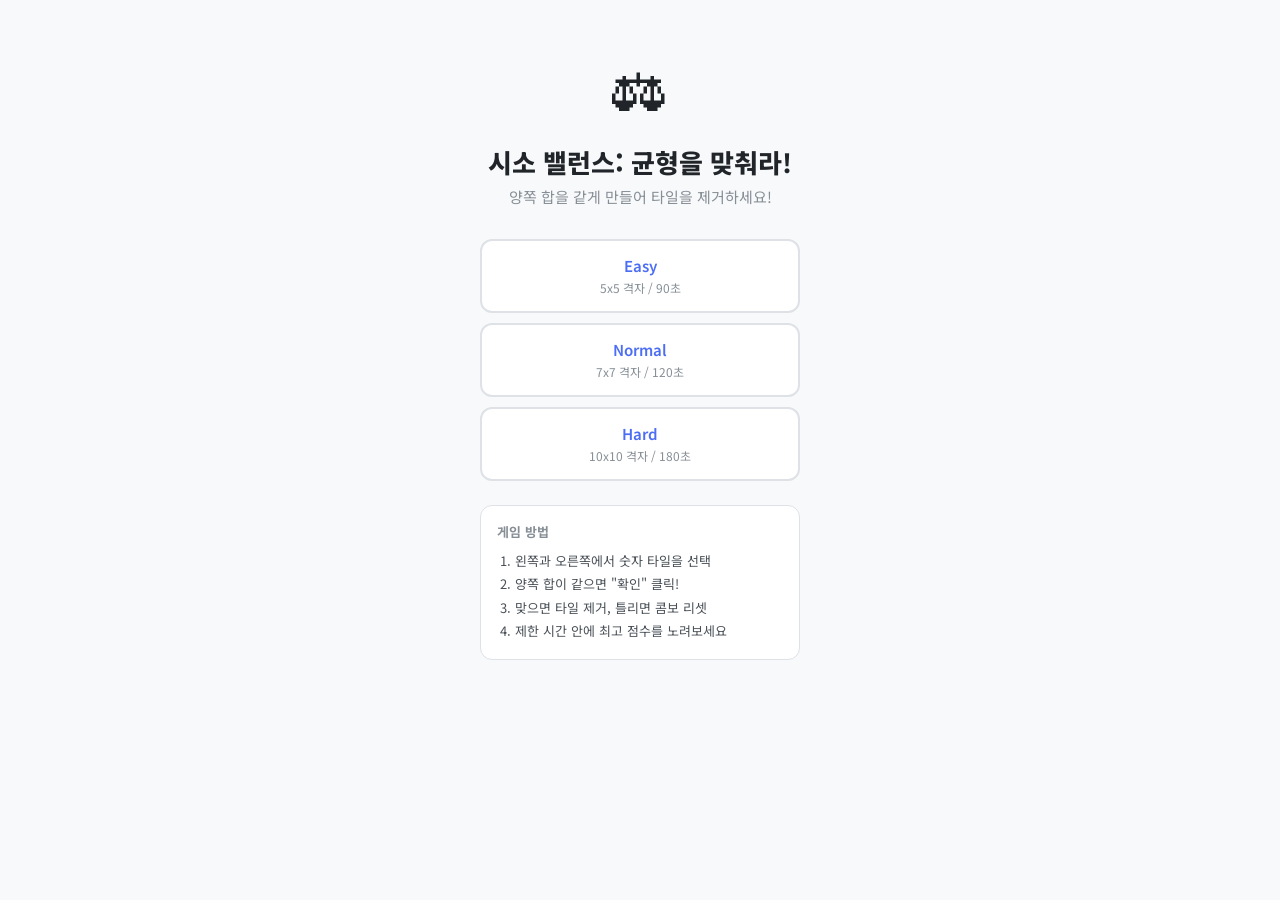
==== seesaw-game/index.html @ ef0df7b0 "Initial release: Math Game Collection Portal page with two games: - Seesaw Balance (시소 밸런스) - Partit" ====
<!DOCTYPE html>
<html lang="ko">
<head>
  <meta charset="UTF-8">
  <meta name="viewport" content="width=device-width, initial-scale=1.0">
  <title>시소 밸런스: 균형을 맞춰라! | Balance Puzzle</title>
  <meta name="description" content="양쪽 숫자의 합을 같게 맞춰라! 균형 감각을 테스트하는 퍼즐 게임">
  <meta property="og:title" content="시소 밸런스: 균형을 맞춰라!">
  <meta property="og:description" content="양쪽 숫자의 합을 같게 맞춰라! 당신의 균형 감각은?">
  <meta property="og:type" content="website">
  <meta property="og:image" content="../og-seesaw.png">
  <link rel="icon" href="../favicon.svg" type="image/svg+xml">
  <link rel="preconnect" href="https://fonts.googleapis.com">
  <link rel="preconnect" href="https://fonts.gstatic.com" crossorigin>
  <link href="https://fonts.googleapis.com/css2?family=Noto+Sans+KR:wght@400;600;700;800;900&display=swap" rel="stylesheet">
  <link rel="stylesheet" href="css/style.css">
</head>
<body>
  <div class="container">

    <!-- Start Screen -->
    <section id="screen-start" class="screen start-screen active">
      <div class="game-icon">&#x2696;</div>
      <h1 class="game-title">시소 밸런스: 균형을 맞춰라!</h1>
      <p class="game-subtitle">양쪽 합을 같게 만들어 타일을 제거하세요!</p>

      <div class="difficulty-buttons">
        <button class="btn-difficulty" data-difficulty="easy">
          <span class="diff-label">Easy</span><br>
          <span class="diff-desc">5x5 격자 / 90초</span>
        </button>
        <button class="btn-difficulty" data-difficulty="normal">
          <span class="diff-label">Normal</span><br>
          <span class="diff-desc">7x7 격자 / 120초</span>
        </button>
        <button class="btn-difficulty" data-difficulty="hard">
          <span class="diff-label">Hard</span><br>
          <span class="diff-desc">10x10 격자 / 180초</span>
        </button>
      </div>

      <div class="how-to-play">
        <h3>게임 방법</h3>
        <ol>
          <li>왼쪽과 오른쪽에서 숫자 타일을 선택</li>
          <li>양쪽 합이 같으면 "확인" 클릭!</li>
          <li>맞으면 타일 제거, 틀리면 콤보 리셋</li>
          <li>제한 시간 안에 최고 점수를 노려보세요</li>
        </ol>
      </div>
    </section>

    <!-- Play Screen -->
    <section id="screen-play" class="screen play-screen">
      <div class="hud">
        <div class="hud-item">
          <span class="hud-label">점수</span>
          <span class="hud-value" id="hud-score">0</span>
        </div>
        <div class="hud-item">
          <span class="hud-label">콤보</span>
          <span class="hud-value" id="hud-combo">x0</span>
        </div>
        <div class="hud-item">
          <span class="hud-label">시간</span>
          <span class="hud-value" id="hud-time">1:00</span>
        </div>
        <div class="hud-item hud-bgm">
          <button class="btn-bgm" id="btn-bgm" title="BGM On/Off">&#x1f50a;</button>
          <input type="range" class="volume-slider" id="volume-slider" min="0" max="100" value="50" title="볼륨">
        </div>
      </div>

      <div class="timer-bar">
        <div class="timer-bar-fill" id="timer-bar-fill"></div>
      </div>

      <div class="game-area">
        <!-- Left Board -->
        <div class="board-section left">
          <div class="board-label">왼쪽</div>
          <div class="tile-grid" id="left-board"></div>
          <div class="board-sum">합: <span id="left-sum">0</span></div>
        </div>

        <!-- Seesaw -->
        <div class="seesaw-section">
          <div class="seesaw-wrap">
            <div class="seesaw-bar" id="seesaw-bar"></div>
            <div class="seesaw-pivot"></div>
          </div>
          <div class="seesaw-indicator" id="seesaw-indicator">숫자를 선택하세요</div>
        </div>

        <!-- Right Board -->
        <div class="board-section right">
          <div class="board-label">오른쪽</div>
          <div class="tile-grid" id="right-board"></div>
          <div class="board-sum">합: <span id="right-sum">0</span></div>
        </div>
      </div>

      <div class="play-actions">
        <button class="btn-action btn-confirm" id="btn-confirm" disabled>선택 확인! <span class="key-hint">[Space]</span></button>
        <button class="btn-action btn-clear-sel" id="btn-clear">선택 초기화</button>
      </div>
      <div class="play-actions play-actions-sub">
        <button class="btn-action btn-sub btn-ingame-retry" id="btn-ingame-retry">재도전</button>
        <button class="btn-action btn-sub btn-ingame-quit" id="btn-ingame-quit">나가기</button>
      </div>
    </section>

    <!-- Result Screen -->
    <section id="screen-result" class="screen result-screen">
      <h2 class="result-title">게임 종료!</h2>

      <div class="result-score-box">
        <div class="result-score-label">최종 점수</div>
        <div class="result-score-value" id="result-score">0</div>
      </div>

      <div class="result-stats">
        <div class="stat">
          <div class="stat-label">제거한 타일</div>
          <div class="stat-value" id="result-clear-rate">0/0</div>
        </div>
        <div class="stat">
          <div class="stat-label">최대 콤보</div>
          <div class="stat-value" id="result-max-combo">x0</div>
        </div>
        <div class="stat">
          <div class="stat-label">매칭 성공</div>
          <div class="stat-value" id="result-match-count">0회</div>
        </div>
        <div class="stat">
          <div class="stat-label">매칭 실패</div>
          <div class="stat-value" id="result-miss-count">0회</div>
        </div>
      </div>

      <div class="result-grade" id="result-grade">S</div>
      <div class="result-message" id="result-message">완벽한 균형 마스터!</div>

      <div class="share-buttons">
        <button class="btn-sns btn-sns-x" id="btn-share-x" title="X (Twitter)">
          <svg width="16" height="16" viewBox="0 0 24 24" fill="currentColor"><path d="M18.244 2.25h3.308l-7.227 8.26 8.502 11.24H16.17l-5.214-6.817L4.99 21.75H1.68l7.73-8.835L1.254 2.25H8.08l4.713 6.231zm-1.161 17.52h1.833L7.084 4.126H5.117z"/></svg>
          X
        </button>
        <button class="btn-sns btn-sns-fb" id="btn-share-fb" title="Facebook">
          <svg width="16" height="16" viewBox="0 0 24 24" fill="currentColor"><path d="M24 12.073c0-6.627-5.373-12-12-12s-12 5.373-12 12c0 5.99 4.388 10.954 10.125 11.854v-8.385H7.078v-3.47h3.047V9.43c0-3.007 1.792-4.669 4.533-4.669 1.312 0 2.686.235 2.686.235v2.953H15.83c-1.491 0-1.956.925-1.956 1.874v2.25h3.328l-.532 3.47h-2.796v8.385C19.612 23.027 24 18.062 24 12.073z"/></svg>
          Facebook
        </button>
        <button class="btn-sns btn-sns-kakao" id="btn-share-kakao" title="KakaoTalk">
          <svg width="16" height="16" viewBox="0 0 24 24" fill="currentColor"><path d="M12 3c-5.523 0-10 3.582-10 8 0 2.834 1.863 5.32 4.664 6.727-.147.528-.535 1.917-.612 2.214-.097.372.136.367.287.267.118-.078 1.89-1.284 2.655-1.808A11.4 11.4 0 0 0 12 19c5.523 0 10-3.582 10-8s-4.477-8-10-8z"/></svg>
          카카오톡
        </button>
        <button class="btn-sns btn-sns-copy" id="btn-share-copy" title="링크 복사">
          <svg width="16" height="16" viewBox="0 0 24 24" fill="none" stroke="currentColor" stroke-width="2"><rect x="9" y="9" width="13" height="13" rx="2"/><path d="M5 15H4a2 2 0 0 1-2-2V4a2 2 0 0 1 2-2h9a2 2 0 0 1 2 2v1"/></svg>
          링크복사
        </button>
        <button class="btn-sns btn-sns-img" id="btn-share" title="이미지 저장">
          <svg width="16" height="16" viewBox="0 0 24 24" fill="none" stroke="currentColor" stroke-width="2"><path d="M21 15v4a2 2 0 0 1-2 2H5a2 2 0 0 1-2-2v-4"/><polyline points="7 10 12 15 17 10"/><line x1="12" y1="15" x2="12" y2="3"/></svg>
          이미지저장
        </button>
      </div>
      <div class="share-toast" id="share-toast"></div>

      <div class="result-actions">
        <button class="btn-result btn-secondary" id="btn-retry">다시 도전</button>
        <button class="btn-result btn-secondary" id="btn-change">다른 난이도</button>
      </div>
    </section>

    <!-- Combo Popup -->
    <div class="combo-popup" id="combo-popup"></div>

  </div>

  <script src="js/timer.js"></script>
  <script src="js/game.js"></script>
  <script src="js/board.js"></script>
  <script src="js/seesaw.js"></script>
  <script src="js/bgm.js"></script>
  <script src="js/share.js"></script>
  <script src="js/main.js"></script>
</body>
</html>
---- seesaw-game/css/style.css ----
:root {
  --bg: #F8F9FA;
  --text: #212529;
  --text-light: #868E96;
  --left-bg: #EDF2FF;
  --left-tile: #4C6EF5;
  --left-tile-dark: #3B5BDB;
  --right-bg: #FFF4E6;
  --right-tile: #FD7E14;
  --right-tile-dark: #E8590C;
  --match-color: #40C057;
  --border: #DEE2E6;
  --radius: 12px;
}

* { margin: 0; padding: 0; box-sizing: border-box; }

body {
  font-family: 'Noto Sans KR', sans-serif;
  background: var(--bg);
  color: var(--text);
  min-height: 100vh;
  display: flex;
  justify-content: center;
  padding: 16px;
}

.container {
  width: 100%;
  max-width: 960px;
}

/* Screen management */
.screen { display: none; animation: fadeIn 0.3s ease; }
.screen.active { display: block; }

@keyframes fadeIn {
  from { opacity: 0; transform: translateY(10px); }
  to { opacity: 1; transform: translateY(0); }
}

/* Start Screen */
.start-screen { text-align: center; padding: 30px 20px; }
.game-icon { font-size: 56px; margin-bottom: 16px; }
.game-title { font-size: 26px; font-weight: 800; margin-bottom: 6px; }
.game-subtitle { font-size: 15px; color: var(--text-light); margin-bottom: 32px; }

.difficulty-buttons {
  display: flex; flex-direction: column; gap: 10px;
  max-width: 320px; margin: 0 auto 24px;
}

.btn-difficulty {
  padding: 14px 20px; border: 2px solid var(--border);
  border-radius: var(--radius); background: #FFF;
  font-size: 15px; font-weight: 600; cursor: pointer;
  transition: all 0.2s; font-family: inherit;
}
.btn-difficulty:hover {
  border-color: var(--left-tile); background: var(--left-bg);
  transform: translateY(-2px); box-shadow: 0 4px 12px rgba(76,110,245,0.15);
}
.btn-difficulty .diff-label { color: var(--left-tile); }
.btn-difficulty .diff-desc { font-size: 12px; color: var(--text-light); font-weight: 400; }

.how-to-play {
  background: #FFF; border: 1px solid var(--border);
  border-radius: var(--radius); padding: 16px; text-align: left;
  max-width: 320px; margin: 0 auto;
}
.how-to-play h3 { font-size: 13px; color: var(--text-light); margin-bottom: 8px; }
.how-to-play ol { font-size: 13px; padding-left: 18px; line-height: 1.8; color: #495057; }

/* Play Screen */
.play-screen { padding: 0; }

.hud {
  display: flex; justify-content: space-between; align-items: center;
  padding: 10px 14px; background: #FFF;
  border-radius: var(--radius) var(--radius) 0 0;
  border: 1px solid var(--border); border-bottom: none;
}
.hud-item { display: flex; flex-direction: column; align-items: center; gap: 1px; }
.hud-label { font-size: 10px; color: var(--text-light); text-transform: uppercase; letter-spacing: 0.5px; }
.hud-value { font-weight: 700; font-size: 16px; }
.time-warning { color: #FA5252; animation: blink 0.5s infinite; }
@keyframes blink { 50% { opacity: 0.5; } }

.timer-bar {
  height: 14px; background: #E9ECEF;
  border-left: 1px solid var(--border); border-right: 1px solid var(--border);
  position: relative;
}
.timer-bar-fill {
  height: 100%; background: linear-gradient(90deg, var(--left-tile), #748FFC);
  transition: width 1s linear;
  border-radius: 0 2px 2px 0;
  box-shadow: 0 0 6px rgba(76,110,245,0.3);
}
.timer-bar-fill.warning {
  background: linear-gradient(90deg, #FA5252, #FF6B6B);
  box-shadow: 0 0 10px rgba(250,82,82,0.5);
  animation: timerPulse 0.8s infinite;
}
@keyframes timerPulse {
  0%, 100% { opacity: 1; }
  50% { opacity: 0.7; }
}

/* BGM Button & Volume */
.hud-bgm {
  flex-direction: row !important; gap: 6px !important; align-items: center !important;
}
.btn-bgm {
  background: none; border: 1px solid var(--border); border-radius: 6px;
  font-size: 18px; cursor: pointer; padding: 4px 8px;
  transition: all 0.15s; line-height: 1;
}
.btn-bgm:hover { background: var(--bg); }
.btn-bgm.muted { opacity: 0.4; }

.volume-slider {
  width: 60px; height: 4px; cursor: pointer;
  accent-color: var(--left-tile);
}

/* Key Hint */
.key-hint {
  font-size: 10px; opacity: 0.6; font-weight: 400;
}

/* Game Area */
.game-area {
  display: flex; align-items: stretch; gap: 0;
  background: #FFF;
  border-left: 1px solid var(--border); border-right: 1px solid var(--border);
  min-height: 200px;
}

.board-section {
  flex: 1; padding: 12px; display: flex; flex-direction: column; align-items: center;
}
.board-section.left { background: var(--left-bg); }
.board-section.right { background: var(--right-bg); }

.board-label {
  font-size: 12px; font-weight: 700; color: var(--text-light);
  margin-bottom: 8px; text-transform: uppercase; letter-spacing: 1px;
}
.board-sum {
  font-size: 20px; font-weight: 800; margin-top: 8px;
}
.board-section.left .board-sum { color: var(--left-tile); }
.board-section.right .board-sum { color: var(--right-tile); }

.tile-grid {
  display: grid; gap: 6px; width: 100%;
}

/* Seesaw section */
.seesaw-section {
  width: 60px; display: flex; flex-direction: column;
  align-items: center; justify-content: center; background: #FFF;
  position: relative;
}

.seesaw-wrap { position: relative; width: 50px; height: 80px; }
.seesaw-bar {
  position: absolute; top: 20px; left: -10px;
  width: 70px; height: 6px; background: #495057;
  border-radius: 3px; transform-origin: center center;
  transition: transform 0.3s ease;
}
.seesaw-bar.balanced { background: var(--match-color); box-shadow: 0 0 10px rgba(64,192,87,0.5); }
.seesaw-pivot {
  position: absolute; bottom: 10px; left: 50%; transform: translateX(-50%);
  width: 0; height: 0;
  border-left: 12px solid transparent; border-right: 12px solid transparent;
  border-bottom: 16px solid #495057;
}

.seesaw-indicator {
  font-size: 10px; color: var(--text-light); text-align: center;
  margin-top: 4px; white-space: nowrap;
}
.seesaw-indicator.balanced { color: var(--match-color); font-weight: 700; }

/* Tiles */
.tile {
  aspect-ratio: 1; display: flex; align-items: center; justify-content: center;
  border-radius: 8px; cursor: pointer; font-weight: 700;
  transition: all 0.15s; user-select: none; position: relative;
  min-width: 0; min-height: 0;
}

.board-section.left .tile {
  background: var(--left-tile); color: #FFF;
  box-shadow: 0 2px 4px rgba(76,110,245,0.3);
}
.board-section.right .tile {
  background: var(--right-tile); color: #FFF;
  box-shadow: 0 2px 4px rgba(253,126,20,0.3);
}

.tile-value { font-size: clamp(11px, 2.5vw, 18px); pointer-events: none; }

.tile.selected {
  transform: scale(1.1);
  box-shadow: 0 0 0 3px #FFF, 0 0 0 5px currentColor;
}
.board-section.left .tile.selected { background: var(--left-tile-dark); }
.board-section.right .tile.selected { background: var(--right-tile-dark); }

.tile.matched {
  animation: tileMatch 0.4s ease forwards;
}

@keyframes tileMatch {
  0% { transform: scale(1.1); opacity: 1; }
  50% { transform: scale(1.3); opacity: 0.8; background: var(--match-color); }
  100% { transform: scale(0); opacity: 0; }
}

.tile.removed {
  visibility: hidden; pointer-events: none;
}

.tile.shake {
  animation: shake 0.3s ease;
}

@keyframes shake {
  0%, 100% { transform: translateX(0); }
  25% { transform: translateX(-6px); }
  75% { transform: translateX(6px); }
}

/* Seesaw animations */
.seesaw-bar.balanced-flash { animation: balancedFlash 0.5s ease; }
@keyframes balancedFlash {
  0%, 100% { box-shadow: 0 0 10px rgba(64,192,87,0.5); }
  50% { box-shadow: 0 0 25px rgba(64,192,87,0.9); }
}

.seesaw-bar.seesaw-shake { animation: seesawShake 0.4s ease; }
@keyframes seesawShake {
  0%, 100% { transform: rotate(0deg); }
  25% { transform: rotate(-8deg); }
  75% { transform: rotate(8deg); }
}

/* Actions */
.play-actions {
  display: flex; gap: 8px; padding: 12px 14px;
  background: #FFF;
  border-radius: 0;
  border: 1px solid var(--border); border-top: none;
}

.btn-action {
  flex: 1; padding: 12px; border-radius: 8px;
  font-size: 14px; font-weight: 600; cursor: pointer;
  transition: all 0.15s; font-family: inherit; border: none;
}
.btn-confirm {
  background: var(--match-color); color: #FFF;
}
.btn-confirm:hover:not(:disabled) { background: #2F9E44; }
.btn-confirm:disabled { opacity: 0.4; cursor: not-allowed; }
.btn-clear-sel {
  background: #FFF; color: var(--text); border: 1px solid var(--border);
}
.btn-clear-sel:hover { background: var(--bg); }

.play-actions-sub {
  border-top: none !important;
  border-radius: 0 0 var(--radius) var(--radius) !important;
  padding-top: 0 !important;
}
.play-actions-sub + .play-actions-sub { display: none; }
.btn-sub {
  background: #FFF; color: var(--text-light); border: 1px solid var(--border);
  font-size: 12px; padding: 8px;
}
.btn-sub:hover { background: var(--bg); color: var(--text); }

/* Combo popup */
.combo-popup {
  position: fixed; top: 50%; left: 50%; transform: translate(-50%, -50%);
  font-size: 48px; font-weight: 900; color: var(--match-color);
  pointer-events: none; opacity: 0; z-index: 100;
  text-shadow: 0 2px 8px rgba(0,0,0,0.15);
}
.combo-popup.show {
  animation: comboAppear 0.8s ease forwards;
}
@keyframes comboAppear {
  0% { opacity: 0; transform: translate(-50%, -50%) scale(0.5); }
  30% { opacity: 1; transform: translate(-50%, -50%) scale(1.2); }
  100% { opacity: 0; transform: translate(-50%, -70%) scale(1); }
}

/* Result Screen */
.result-screen { text-align: center; padding: 24px 0; }
.result-title { font-size: 22px; font-weight: 800; margin-bottom: 16px; }

.result-score-box {
  background: #FFF; border: 2px solid var(--border);
  border-radius: var(--radius); padding: 20px; margin-bottom: 20px;
  display: inline-block; min-width: 200px;
}
.result-score-label { font-size: 13px; color: var(--text-light); }
.result-score-value { font-size: 36px; font-weight: 900; }

.result-stats {
  display: grid; grid-template-columns: 1fr 1fr;
  gap: 12px; margin-bottom: 20px; text-align: center;
}
.stat { background: #FFF; border: 1px solid var(--border); border-radius: 8px; padding: 12px; }
.stat-label { font-size: 11px; color: var(--text-light); margin-bottom: 2px; }
.stat-value { font-size: 16px; font-weight: 700; }

.result-grade { font-size: 64px; font-weight: 900; line-height: 1; margin-bottom: 6px; }
.result-message { font-size: 17px; color: #495057; margin-bottom: 20px; }

/* SNS Share Buttons */
.share-buttons {
  display: flex; gap: 8px; flex-wrap: wrap; justify-content: center; margin-bottom: 16px;
}
.btn-sns {
  display: flex; align-items: center; gap: 4px;
  padding: 8px 14px; border: 1px solid var(--border); border-radius: 8px;
  background: #FFF; font-size: 12px; font-weight: 600; cursor: pointer;
  transition: all 0.15s; font-family: inherit; color: #FFF;
}
.btn-sns:hover { transform: translateY(-1px); box-shadow: 0 2px 8px rgba(0,0,0,0.1); }
.btn-sns svg { flex-shrink: 0; }
.btn-sns-x { background: #000; border-color: #000; }
.btn-sns-fb { background: #1877F2; border-color: #1877F2; }
.btn-sns-kakao { background: #FEE500; border-color: #FEE500; color: #3C1E1E; }
.btn-sns-copy { background: #FFF; border-color: var(--border); color: var(--text); }
.btn-sns-img { background: #FFF; border-color: var(--border); color: var(--text); }

.share-toast {
  font-size: 13px; color: var(--match-color); font-weight: 600;
  min-height: 20px; margin-bottom: 12px;
  opacity: 0; transition: opacity 0.3s;
}
.share-toast.show { opacity: 1; }

.result-actions { display: flex; gap: 8px; flex-wrap: wrap; justify-content: center; }
.btn-result {
  padding: 12px 20px; border: none; border-radius: 8px;
  font-size: 14px; font-weight: 600; cursor: pointer;
  transition: all 0.15s; font-family: inherit;
}
.btn-primary { background: var(--left-tile); color: #FFF; }
.btn-primary:hover { background: var(--left-tile-dark); }
.btn-secondary { background: #FFF; color: var(--text); border: 1px solid var(--border); }
.btn-secondary:hover { background: var(--bg); }

/* Responsive */
@media (max-width: 768px) {
  body { padding: 8px; }
  .game-title { font-size: 21px; }
  .tile-value { font-size: clamp(9px, 2vw, 14px); }
  .tile { border-radius: 6px; }
  .tile-grid { gap: 3px; }
  .board-section { padding: 6px; }
  .seesaw-section { width: 36px; }
  .result-grade { font-size: 48px; }
  .combo-popup { font-size: 36px; }
  .volume-slider { width: 40px; }
}
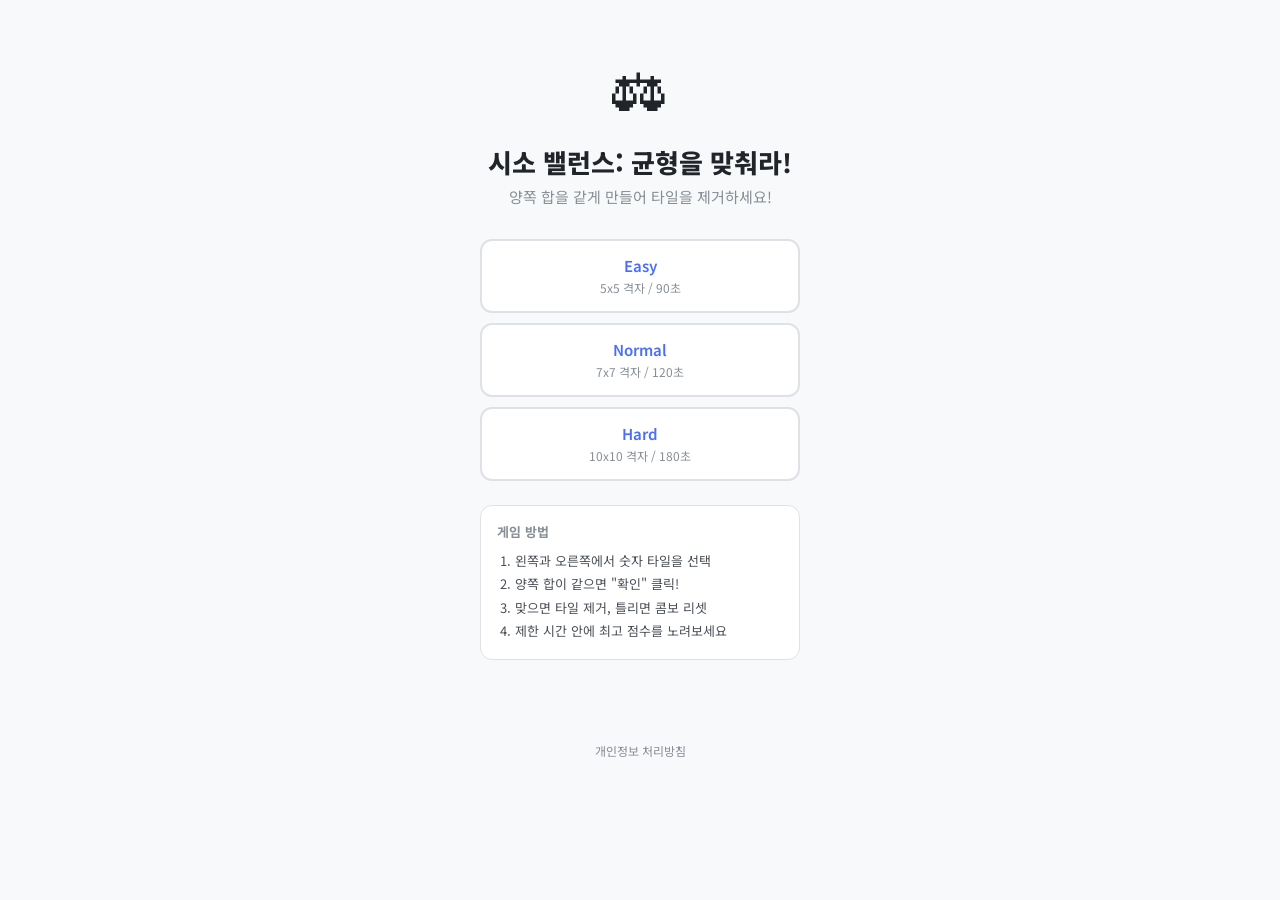
==== commit bef3487a: "Add Kakao AdFit monetization + README + privacy policy - Kakao AdFit SDK integration (start/result s" ====
--- a/seesaw-game/index.html
+++ b/seesaw-game/index.html
@@ -14,6 +14,7 @@
   <link rel="preconnect" href="https://fonts.gstatic.com" crossorigin>
   <link href="https://fonts.googleapis.com/css2?family=Noto+Sans+KR:wght@400;600;700;800;900&display=swap" rel="stylesheet">
   <link rel="stylesheet" href="css/style.css">
+  <script async src="https://t1.daumcdn.net/kas/static/ba.min.js"></script>
 </head>
 <body>
   <div class="container">
@@ -48,6 +49,13 @@
           <li>제한 시간 안에 최고 점수를 노려보세요</li>
         </ol>
       </div>
+
+      <!-- Ad: Start Screen Banner -->
+      <div class="ad-container ad-start">
+        <ins class="kakao_ad_area" style="display:none;"
+          data-ad-unit="DAN-XXXXXXXXXX"
+          data-ad-width="320" data-ad-height="100"></ins>
+      </div>
     </section>
 
     <!-- Play Screen -->
@@ -165,6 +173,13 @@
       </div>
       <div class="share-toast" id="share-toast"></div>
 
+      <!-- Ad: Result Screen Banner -->
+      <div class="ad-container ad-result">
+        <ins class="kakao_ad_area" style="display:none;"
+          data-ad-unit="DAN-YYYYYYYYYY"
+          data-ad-width="300" data-ad-height="250"></ins>
+      </div>
+
       <div class="result-actions">
         <button class="btn-result btn-secondary" id="btn-retry">다시 도전</button>
         <button class="btn-result btn-secondary" id="btn-change">다른 난이도</button>
@@ -173,6 +188,10 @@
 
     <!-- Combo Popup -->
     <div class="combo-popup" id="combo-popup"></div>
+
+    <div class="site-footer">
+      <a href="../privacy.html">개인정보 처리방침</a>
+    </div>
 
   </div>
 
@@ -182,6 +201,7 @@
   <script src="js/seesaw.js"></script>
   <script src="js/bgm.js"></script>
   <script src="js/share.js"></script>
+  <script src="js/ad.js"></script>
   <script src="js/main.js"></script>
 </body>
 </html>
--- a/seesaw-game/css/style.css
+++ b/seesaw-game/css/style.css
@@ -359,6 +359,24 @@
 .btn-secondary { background: #FFF; color: var(--text); border: 1px solid var(--border); }
 .btn-secondary:hover { background: var(--bg); }
 
+/* Ad Container */
+.ad-container {
+  display: flex; justify-content: center; margin: 16px auto;
+  min-height: 0; overflow: hidden;
+}
+.ad-start { max-width: 320px; margin-top: 20px; }
+.ad-result { max-width: 300px; margin: 16px auto; }
+.ad-container:empty { display: none; }
+
+/* Site Footer */
+.site-footer {
+  text-align: center; padding: 16px 0; font-size: 12px;
+}
+.site-footer a {
+  color: var(--text-light); text-decoration: none;
+}
+.site-footer a:hover { text-decoration: underline; }
+
 /* Responsive */
 @media (max-width: 768px) {
   body { padding: 8px; }
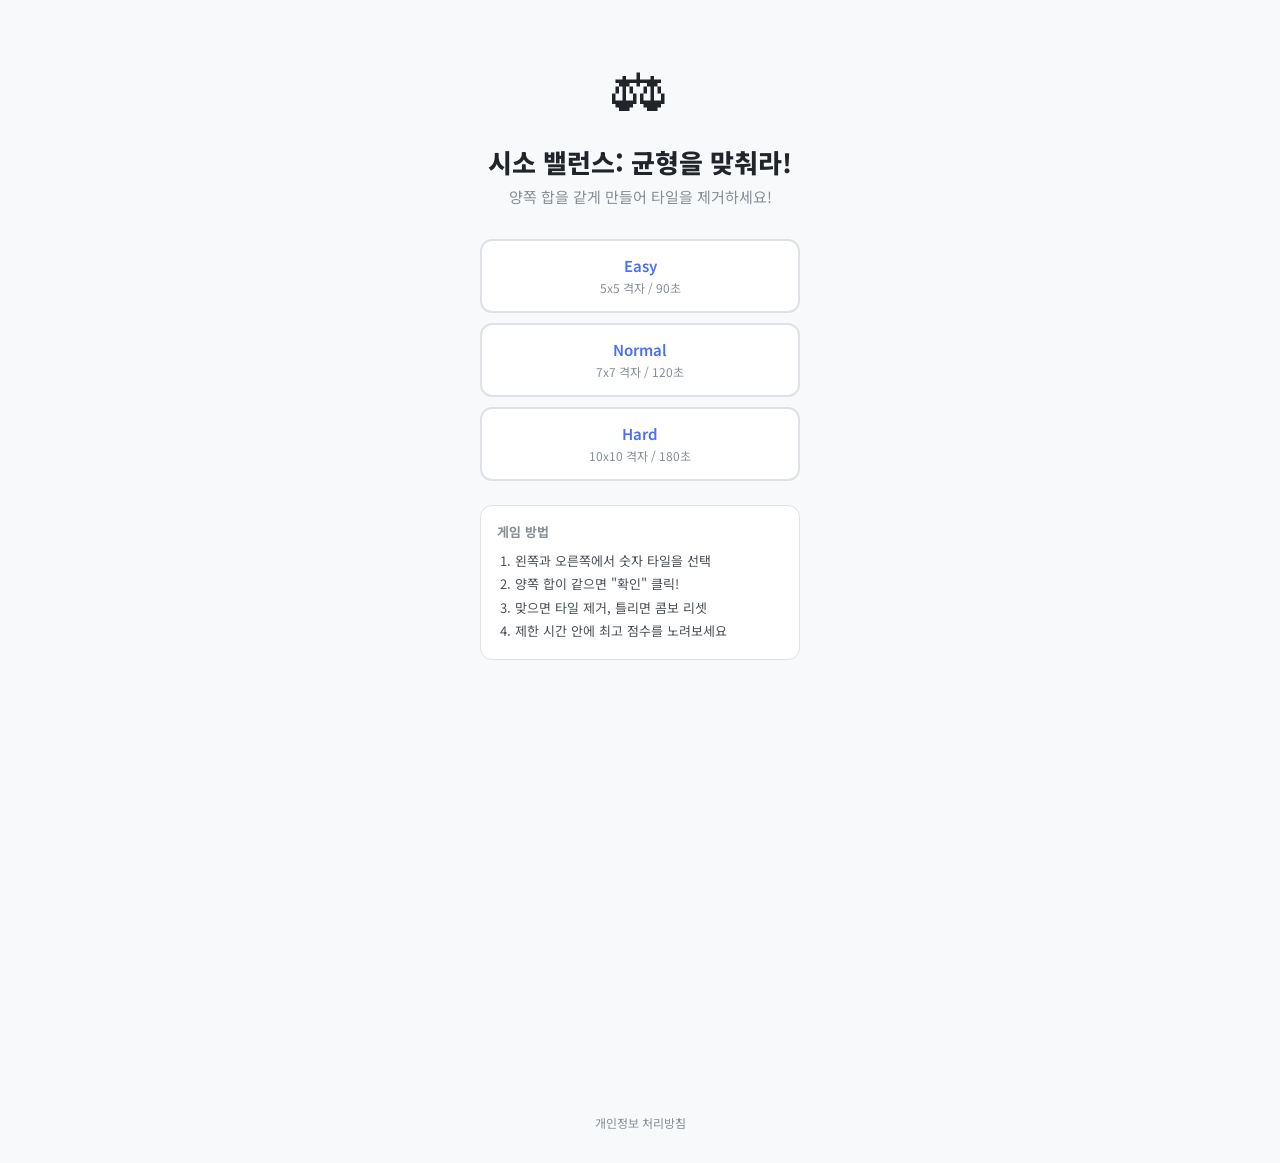
==== commit b3ccfae1: "Add AdFit 4-slot ads, Google AdSense integration, and SEO optimization - seesaw-game: Apply 4 real A" ====
--- a/seesaw-game/index.html
+++ b/seesaw-game/index.html
@@ -3,18 +3,48 @@
 <head>
   <meta charset="UTF-8">
   <meta name="viewport" content="width=device-width, initial-scale=1.0">
-  <title>시소 밸런스: 균형을 맞춰라! | Balance Puzzle</title>
-  <meta name="description" content="양쪽 숫자의 합을 같게 맞춰라! 균형 감각을 테스트하는 퍼즐 게임">
-  <meta property="og:title" content="시소 밸런스: 균형을 맞춰라!">
-  <meta property="og:description" content="양쪽 숫자의 합을 같게 맞춰라! 당신의 균형 감각은?">
+  <title>시소게임 - 시소 밸런스: 균형을 맞춰라! | Seesaw Game Balance Puzzle</title>
+  <meta name="description" content="시소게임 시소 밸런스 - 양쪽 숫자의 합을 같게 맞춰라! 균형 감각을 테스트하는 무료 온라인 퍼즐 게임. Seesaw game balance puzzle free online.">
+  <meta name="keywords" content="시소, 시소게임, 시소 게임, 시소 밸런스, seesaw, seesaw game, balance puzzle, 균형 퍼즐, 숫자 퍼즐, 수학 게임, math game, 무료 게임, 온라인 게임">
+  <meta name="author" content="Math Game Collection">
+  <meta name="robots" content="index, follow">
+  <link rel="canonical" href="https://0820hong.github.io/math-games/seesaw-game/">
+  <meta property="og:title" content="시소게임 - 시소 밸런스: 균형을 맞춰라! | Seesaw Game">
+  <meta property="og:description" content="양쪽 숫자의 합을 같게 맞춰라! 무료 온라인 균형 퍼즐 게임. Free seesaw balance puzzle game.">
   <meta property="og:type" content="website">
-  <meta property="og:image" content="../og-seesaw.png">
-  <link rel="icon" href="../favicon.svg" type="image/svg+xml">
+  <meta property="og:url" content="https://0820hong.github.io/math-games/seesaw-game/">
+  <meta property="og:image" content="https://0820hong.github.io/math-games/seesaw-game/og-seesaw.png">
+  <meta property="og:locale" content="ko_KR">
+  <meta property="og:site_name" content="수학 게임 컬렉션">
+  <meta name="twitter:card" content="summary_large_image">
+  <meta name="twitter:title" content="시소게임 - 시소 밸런스: 균형을 맞춰라!">
+  <meta name="twitter:description" content="양쪽 숫자의 합을 같게 맞춰라! 무료 온라인 균형 퍼즐 게임">
+  <meta name="twitter:image" content="https://0820hong.github.io/math-games/seesaw-game/og-seesaw.png">
+  <link rel="icon" href="favicon.svg" type="image/svg+xml">
   <link rel="preconnect" href="https://fonts.googleapis.com">
   <link rel="preconnect" href="https://fonts.gstatic.com" crossorigin>
   <link href="https://fonts.googleapis.com/css2?family=Noto+Sans+KR:wght@400;600;700;800;900&display=swap" rel="stylesheet">
   <link rel="stylesheet" href="css/style.css">
   <script async src="https://t1.daumcdn.net/kas/static/ba.min.js"></script>
+  <!-- Google AdSense - TODO: ca-pub-XXXXXXXXXXXXXXXX를 실제 게시자 ID로 교체 -->
+  <script async src="https://pagead2.googlesyndication.com/pagead/js/adsbygoogle.js?client=ca-pub-XXXXXXXXXXXXXXXX"
+    crossorigin="anonymous"></script>
+  <script type="application/ld+json">
+  {
+    "@context": "https://schema.org",
+    "@type": "WebApplication",
+    "name": "시소게임 - 시소 밸런스",
+    "alternateName": ["Seesaw Game", "시소 게임", "Balance Puzzle"],
+    "description": "양쪽 숫자의 합을 같게 맞춰 균형을 이루는 무료 온라인 퍼즐 게임",
+    "url": "https://0820hong.github.io/math-games/seesaw-game/",
+    "applicationCategory": "Game",
+    "genre": "Puzzle",
+    "operatingSystem": "Web Browser",
+    "offers": { "@type": "Offer", "price": "0", "priceCurrency": "KRW" },
+    "inLanguage": ["ko", "en"],
+    "author": { "@type": "Organization", "name": "Math Game Collection" }
+  }
+  </script>
 </head>
 <body>
   <div class="container">
@@ -50,11 +80,11 @@
         </ol>
       </div>
 
-      <!-- Ad: Start Screen Banner -->
+      <!-- Ad: Start Screen Banner (320x250) -->
       <div class="ad-container ad-start">
         <ins class="kakao_ad_area" style="display:none;"
-          data-ad-unit="DAN-XXXXXXXXXX"
-          data-ad-width="320" data-ad-height="100"></ins>
+          data-ad-unit="DAN-jZkGd28zSj11ylZ7"
+          data-ad-width="320" data-ad-height="250"></ins>
       </div>
     </section>
 
@@ -173,10 +203,10 @@
       </div>
       <div class="share-toast" id="share-toast"></div>
 
-      <!-- Ad: Result Screen Banner -->
+      <!-- Ad: Result Screen Banner (300x250) -->
       <div class="ad-container ad-result">
         <ins class="kakao_ad_area" style="display:none;"
-          data-ad-unit="DAN-YYYYYYYYYY"
+          data-ad-unit="DAN-K0fBYcdIjmGCOzU5"
           data-ad-width="300" data-ad-height="250"></ins>
       </div>
 
@@ -189,10 +219,35 @@
     <!-- Combo Popup -->
     <div class="combo-popup" id="combo-popup"></div>
 
+    <!-- AdSense: Footer Banner - TODO: data-ad-slot을 실제 슬롯 ID로 교체 -->
+    <div class="ad-container ad-adsense">
+      <ins class="adsbygoogle"
+        style="display:block"
+        data-ad-client="ca-pub-XXXXXXXXXXXXXXXX"
+        data-ad-slot="XXXXXXXXXX"
+        data-ad-format="auto"
+        data-full-width-responsive="true"></ins>
+      <script>(adsbygoogle = window.adsbygoogle || []).push({});</script>
+    </div>
+
     <div class="site-footer">
-      <a href="../privacy.html">개인정보 처리방침</a>
+      <a href="privacy.html">개인정보 처리방침</a>
     </div>
 
+  </div>
+
+  <!-- Ad: PC Vertical Sidebar (160x600) - 데스크탑 전용 -->
+  <div class="ad-container ad-pc-vertical">
+    <ins class="kakao_ad_area" style="display:none;"
+      data-ad-unit="DAN-tXRGw9UH5gdCKD9G"
+      data-ad-width="160" data-ad-height="600"></ins>
+  </div>
+
+  <!-- Ad: Mobile Strip Banner (320x50) - 모바일 전용 -->
+  <div class="ad-container ad-mobile-strip">
+    <ins class="kakao_ad_area" style="display:none;"
+      data-ad-unit="DAN-TBmlamJAGPcLtFlO"
+      data-ad-width="320" data-ad-height="50"></ins>
   </div>
 
   <script src="js/timer.js"></script>
--- a/seesaw-game/css/style.css
+++ b/seesaw-game/css/style.css
@@ -364,9 +364,50 @@
   display: flex; justify-content: center; margin: 16px auto;
   min-height: 0; overflow: hidden;
 }
-.ad-start { max-width: 320px; margin-top: 20px; }
+.ad-start { max-width: 320px; margin-top: 20px; min-height: 250px; }
 .ad-result { max-width: 300px; margin: 16px auto; }
 .ad-container:empty { display: none; }
+
+/* PC Vertical Sidebar Ad (160x600) - 데스크탑 전용 */
+.ad-pc-vertical {
+  position: fixed;
+  right: 16px;
+  top: 50%;
+  transform: translateY(-50%);
+  width: 160px;
+  min-height: 600px;
+  margin: 0;
+  z-index: 50;
+}
+
+/* Mobile Strip Ad (320x50) - 모바일 전용 */
+.ad-mobile-strip {
+  position: fixed;
+  bottom: 0;
+  left: 0;
+  right: 0;
+  width: 100%;
+  max-width: 100%;
+  min-height: 50px;
+  margin: 0;
+  background: #FFF;
+  z-index: 50;
+  justify-content: center;
+  box-shadow: 0 -2px 8px rgba(0,0,0,0.1);
+  display: none;
+}
+
+/* AdSense Container */
+.ad-adsense {
+  display: flex;
+  justify-content: center;
+  margin: 16px auto;
+  max-width: 728px;
+  min-height: 90px;
+}
+.ad-adsense ins {
+  max-width: 100%;
+}
 
 /* Site Footer */
 .site-footer {
@@ -379,7 +420,7 @@
 
 /* Responsive */
 @media (max-width: 768px) {
-  body { padding: 8px; }
+  body { padding: 8px; padding-bottom: 58px; }
   .game-title { font-size: 21px; }
   .tile-value { font-size: clamp(9px, 2vw, 14px); }
   .tile { border-radius: 6px; }
@@ -389,4 +430,11 @@
   .result-grade { font-size: 48px; }
   .combo-popup { font-size: 36px; }
   .volume-slider { width: 40px; }
-}
+  .ad-pc-vertical { display: none !important; }
+  .ad-mobile-strip { display: flex !important; }
+}
+
+/* PC 세로 광고: 화면이 충분히 넓을 때만 표시 (콘텐츠 960px + 사이드 160px + 여백) */
+@media (max-width: 1200px) {
+  .ad-pc-vertical { display: none !important; }
+}
